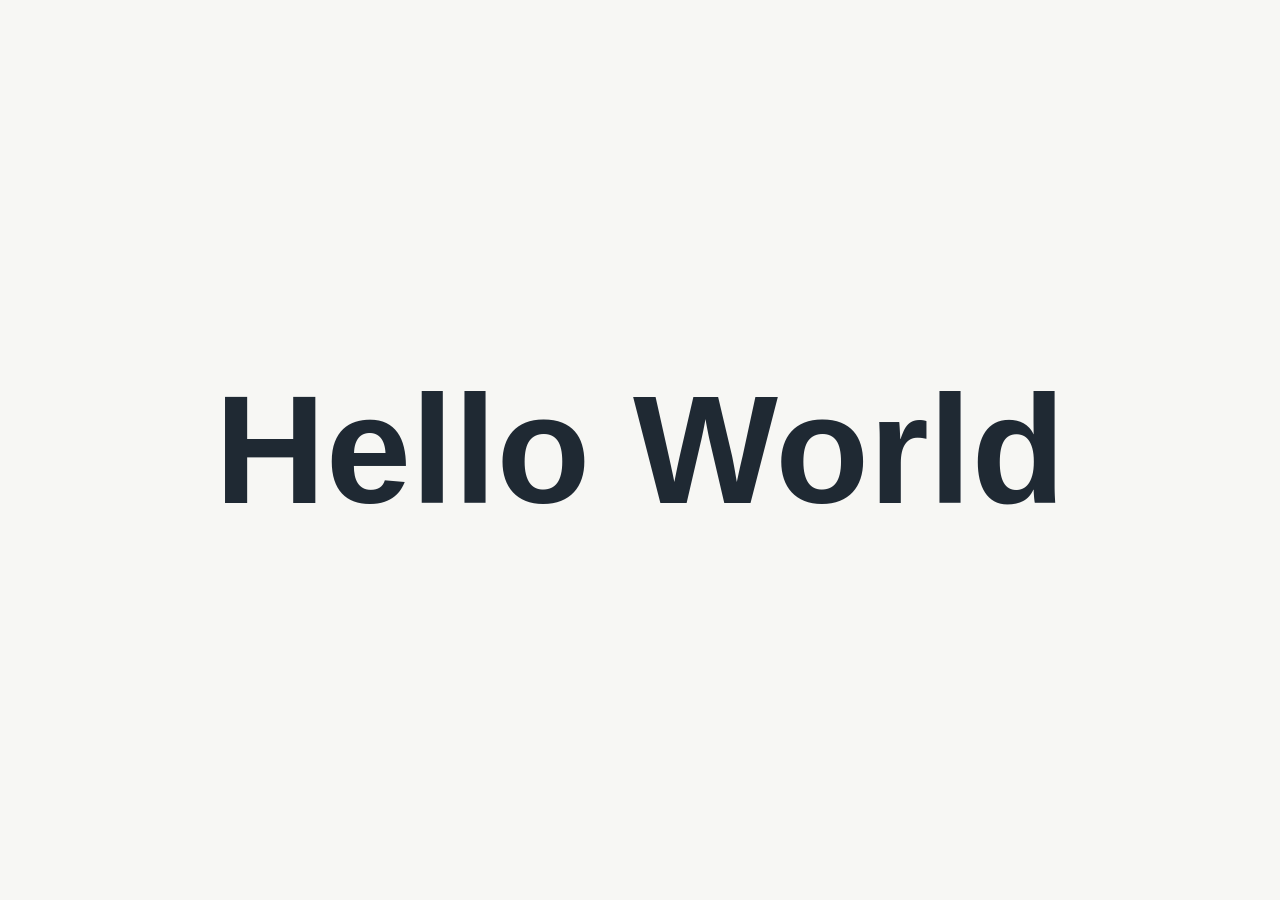
==== index.html @ 4fb48dfd "Add hello world page" ====
<!doctype html>
<html lang="en">
<head>
  <meta charset="utf-8">
  <meta name="viewport" content="width=device-width, initial-scale=1">
  <title>Hello World</title>
  <style>
    html,
    body {
      height: 100%;
      margin: 0;
    }

    body {
      display: grid;
      place-items: center;
      background: #f7f7f4;
      color: #1f2933;
      font-family: Arial, Helvetica, sans-serif;
    }

    h1 {
      margin: 0;
      font-size: clamp(56px, 12vw, 160px);
      font-weight: 800;
      text-align: center;
      letter-spacing: 0;
    }
  </style>
</head>
<body>
  <h1>Hello World</h1>
</body>
</html>
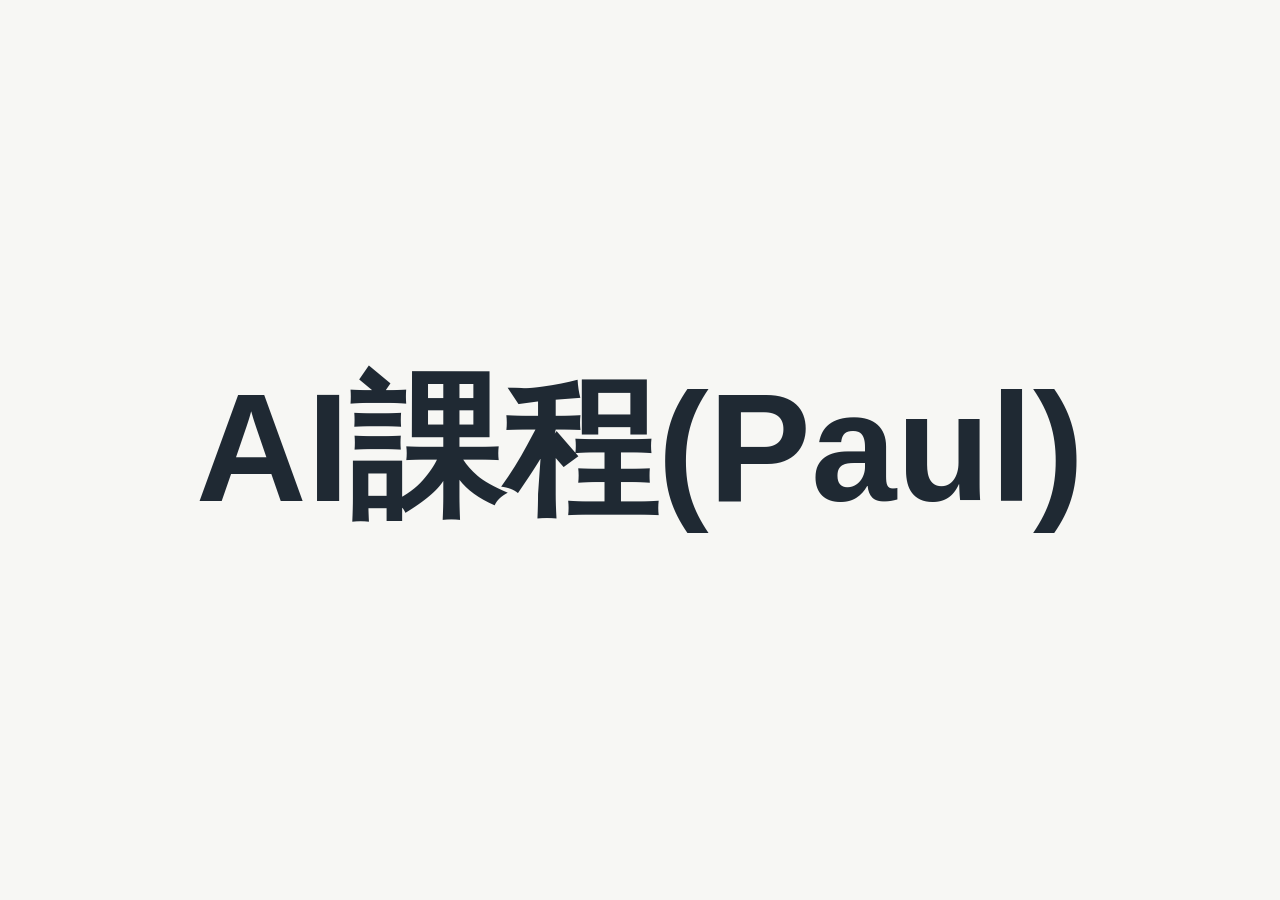
==== commit e21ba8e8: "Rename page for AI course" ====
--- a/index.html
+++ b/index.html
@@ -3,7 +3,7 @@
 <head>
   <meta charset="utf-8">
   <meta name="viewport" content="width=device-width, initial-scale=1">
-  <title>Hello World</title>
+  <title>AI課程(Paul)</title>
   <style>
     html,
     body {
@@ -29,6 +29,6 @@
   </style>
 </head>
 <body>
-  <h1>Hello World</h1>
+  <h1>AI課程(Paul)</h1>
 </body>
 </html>
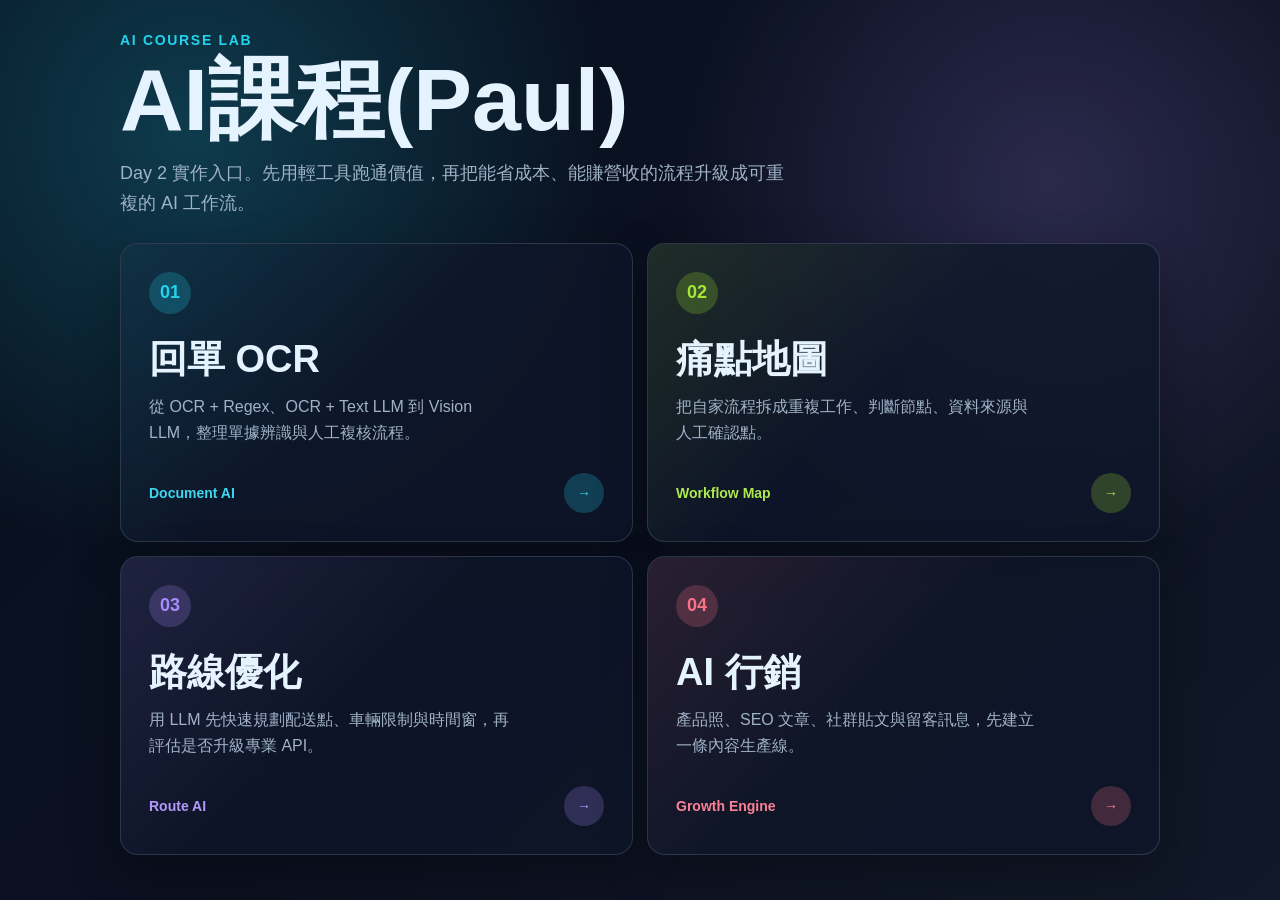
==== commit 3c15fbcf: "Add AI course practice grid" ====
--- a/index.html
+++ b/index.html
@@ -1,34 +1,275 @@
 <!doctype html>
-<html lang="en">
+<html lang="zh-Hant">
 <head>
   <meta charset="utf-8">
   <meta name="viewport" content="width=device-width, initial-scale=1">
   <title>AI課程(Paul)</title>
+  <link rel="icon" href="favicon.svg" type="image/svg+xml">
   <style>
+    :root {
+      color-scheme: dark;
+      --bg: #07111f;
+      --panel: rgba(15, 23, 42, 0.78);
+      --line: rgba(148, 163, 184, 0.24);
+      --text: #e5f3ff;
+      --muted: #9fb2c7;
+      --cyan: #22d3ee;
+      --lime: #a3e635;
+      --violet: #a78bfa;
+      --pink: #fb7185;
+    }
+
+    * {
+      box-sizing: border-box;
+    }
+
     html,
     body {
-      height: 100%;
+      min-height: 100%;
       margin: 0;
     }
 
     body {
       display: grid;
       place-items: center;
-      background: #f7f7f4;
-      color: #1f2933;
+      background:
+        radial-gradient(circle at 15% 15%, rgba(34, 211, 238, 0.22), transparent 32%),
+        radial-gradient(circle at 82% 20%, rgba(167, 139, 250, 0.2), transparent 30%),
+        linear-gradient(135deg, #07111f 0%, #0b1020 52%, #111827 100%);
+      color: var(--text);
       font-family: Arial, Helvetica, sans-serif;
+      padding: 32px 18px;
+    }
+
+    main {
+      width: min(1040px, 100%);
+    }
+
+    header {
+      margin-bottom: 24px;
+    }
+
+    .eyebrow {
+      margin: 0 0 10px;
+      color: var(--cyan);
+      font-size: 14px;
+      font-weight: 700;
+      letter-spacing: 0.12em;
+      text-transform: uppercase;
     }
 
     h1 {
       margin: 0;
-      font-size: clamp(56px, 12vw, 160px);
+      font-size: clamp(42px, 8vw, 88px);
+      line-height: 0.95;
+      letter-spacing: 0;
+    }
+
+    .subtitle {
+      max-width: 680px;
+      margin: 16px 0 0;
+      color: var(--muted);
+      font-size: 18px;
+      line-height: 1.7;
+    }
+
+    .board {
+      display: grid;
+      grid-template-columns: repeat(2, minmax(0, 1fr));
+      gap: 14px;
+    }
+
+    .tile {
+      position: relative;
+      min-height: 230px;
+      display: flex;
+      flex-direction: column;
+      justify-content: space-between;
+      overflow: hidden;
+      padding: 28px;
+      border: 1px solid var(--line);
+      border-radius: 18px;
+      background: var(--panel);
+      color: inherit;
+      text-decoration: none;
+      box-shadow: 0 18px 48px rgba(0, 0, 0, 0.28);
+      transform: translateY(0);
+      transition: transform 180ms ease, border-color 180ms ease, background 180ms ease, box-shadow 180ms ease;
+    }
+
+    .tile::before {
+      content: "";
+      position: absolute;
+      inset: -1px;
+      background: linear-gradient(135deg, var(--accent), transparent 46%);
+      opacity: 0.12;
+      transition: opacity 180ms ease;
+    }
+
+    .tile:hover,
+    .tile:focus-visible {
+      transform: translateY(-8px);
+      border-color: color-mix(in srgb, var(--accent), white 20%);
+      background: rgba(15, 23, 42, 0.94);
+      box-shadow: 0 28px 70px rgba(0, 0, 0, 0.38), 0 0 34px color-mix(in srgb, var(--accent), transparent 58%);
+      outline: none;
+    }
+
+    .tile:hover::before,
+    .tile:focus-visible::before {
+      opacity: 0.28;
+    }
+
+    .tile:nth-child(1) {
+      --accent: var(--cyan);
+    }
+
+    .tile:nth-child(2) {
+      --accent: var(--lime);
+    }
+
+    .tile:nth-child(3) {
+      --accent: var(--violet);
+    }
+
+    .tile:nth-child(4) {
+      --accent: var(--pink);
+    }
+
+    .tile-content,
+    .tile-footer {
+      position: relative;
+      z-index: 1;
+    }
+
+    .tile-number {
+      display: inline-grid;
+      width: 42px;
+      height: 42px;
+      place-items: center;
+      margin-bottom: 24px;
+      border-radius: 50%;
+      background: color-mix(in srgb, var(--accent), transparent 78%);
+      color: var(--accent);
+      font-size: 18px;
       font-weight: 800;
-      text-align: center;
+    }
+
+    h2 {
+      margin: 0;
+      font-size: clamp(25px, 3vw, 38px);
+      line-height: 1.12;
       letter-spacing: 0;
+    }
+
+    .tile p {
+      max-width: 360px;
+      margin: 14px 0 0;
+      color: var(--muted);
+      font-size: 16px;
+      line-height: 1.58;
+    }
+
+    .tile-footer {
+      display: flex;
+      align-items: center;
+      justify-content: space-between;
+      gap: 18px;
+      margin-top: 28px;
+      color: color-mix(in srgb, var(--accent), white 12%);
+      font-size: 14px;
+      font-weight: 800;
+    }
+
+    .arrow {
+      display: grid;
+      width: 40px;
+      height: 40px;
+      place-items: center;
+      border-radius: 50%;
+      background: color-mix(in srgb, var(--accent), transparent 78%);
+      transition: transform 180ms ease, background 180ms ease;
+    }
+
+    .tile:hover .arrow,
+    .tile:focus-visible .arrow {
+      transform: translateX(4px);
+      background: color-mix(in srgb, var(--accent), transparent 58%);
+    }
+
+    @media (max-width: 720px) {
+      body {
+        place-items: start center;
+      }
+
+      .board {
+        grid-template-columns: 1fr;
+      }
+
+      .tile {
+        min-height: 210px;
+        padding: 24px;
+      }
     }
   </style>
 </head>
 <body>
-  <h1>AI課程(Paul)</h1>
+  <main>
+    <header>
+      <p class="eyebrow">AI Course Lab</p>
+      <h1>AI課程(Paul)</h1>
+      <p class="subtitle">Day 2 實作入口。先用輕工具跑通價值，再把能省成本、能賺營收的流程升級成可重複的 AI 工作流。</p>
+    </header>
+
+    <nav class="board" aria-label="AI course practice pages">
+      <a class="tile" href="ocr.html">
+        <div class="tile-content">
+          <span class="tile-number">01</span>
+          <h2>回單 OCR</h2>
+          <p>從 OCR + Regex、OCR + Text LLM 到 Vision LLM，整理單據辨識與人工複核流程。</p>
+        </div>
+        <div class="tile-footer">
+          <span>Document AI</span>
+          <span class="arrow">→</span>
+        </div>
+      </a>
+
+      <a class="tile" href="pain-map.html">
+        <div class="tile-content">
+          <span class="tile-number">02</span>
+          <h2>痛點地圖</h2>
+          <p>把自家流程拆成重複工作、判斷節點、資料來源與人工確認點。</p>
+        </div>
+        <div class="tile-footer">
+          <span>Workflow Map</span>
+          <span class="arrow">→</span>
+        </div>
+      </a>
+
+      <a class="tile" href="route.html">
+        <div class="tile-content">
+          <span class="tile-number">03</span>
+          <h2>路線優化</h2>
+          <p>用 LLM 先快速規劃配送點、車輛限制與時間窗，再評估是否升級專業 API。</p>
+        </div>
+        <div class="tile-footer">
+          <span>Route AI</span>
+          <span class="arrow">→</span>
+        </div>
+      </a>
+
+      <a class="tile" href="marketing.html">
+        <div class="tile-content">
+          <span class="tile-number">04</span>
+          <h2>AI 行銷</h2>
+          <p>產品照、SEO 文章、社群貼文與留客訊息，先建立一條內容生產線。</p>
+        </div>
+        <div class="tile-footer">
+          <span>Growth Engine</span>
+          <span class="arrow">→</span>
+        </div>
+      </a>
+    </nav>
+  </main>
 </body>
 </html>
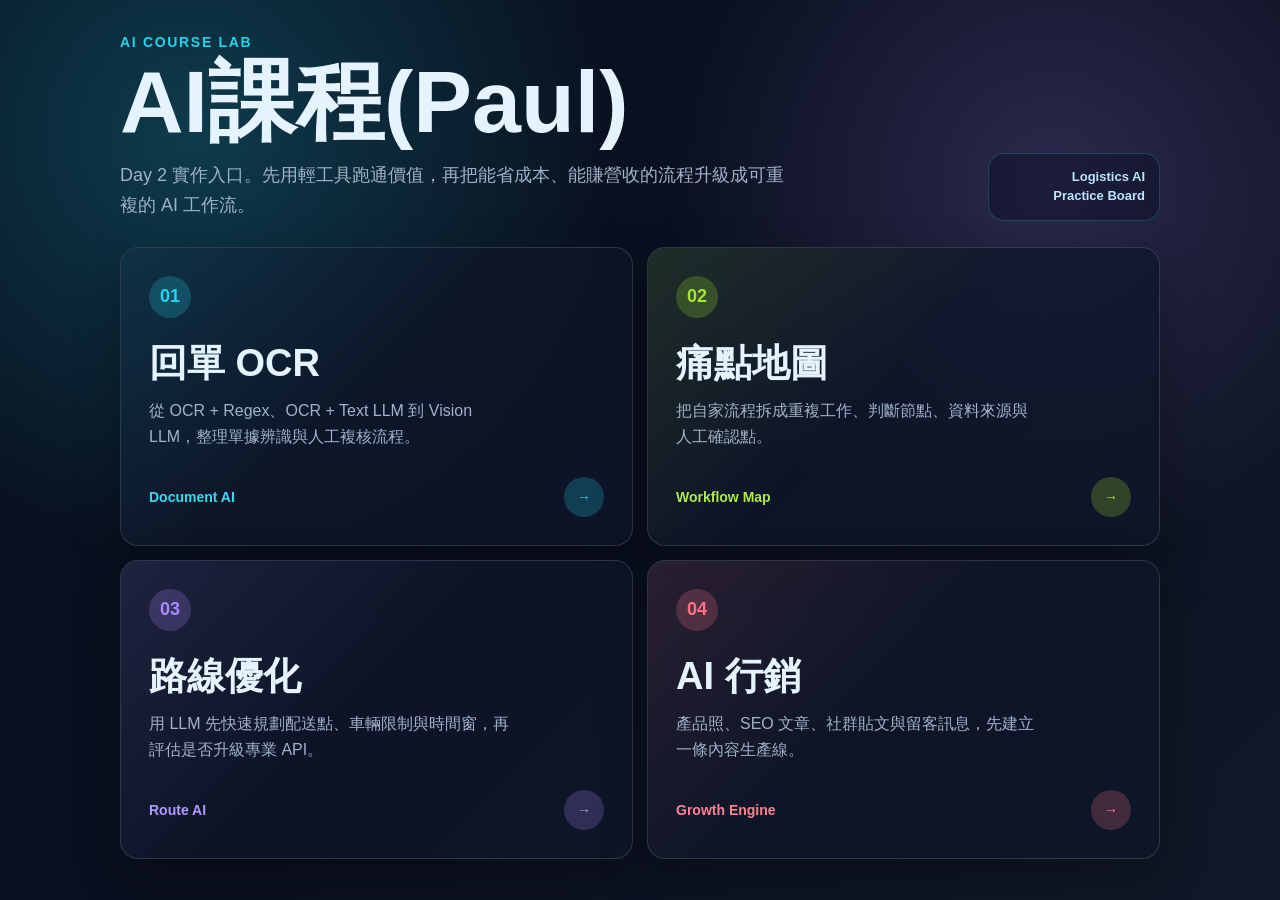
==== commit c181ea4c: "Polish mobile course interface" ====
--- a/index.html
+++ b/index.html
@@ -38,7 +38,7 @@
         linear-gradient(135deg, #07111f 0%, #0b1020 52%, #111827 100%);
       color: var(--text);
       font-family: Arial, Helvetica, sans-serif;
-      padding: 32px 18px;
+      padding: 34px 18px;
     }
 
     main {
@@ -46,7 +46,11 @@
     }
 
     header {
-      margin-bottom: 24px;
+      display: flex;
+      align-items: end;
+      justify-content: space-between;
+      gap: 26px;
+      margin-bottom: 26px;
     }
 
     .eyebrow {
@@ -71,6 +75,20 @@
       color: var(--muted);
       font-size: 18px;
       line-height: 1.7;
+    }
+
+    .status {
+      flex: 0 0 auto;
+      width: 172px;
+      padding: 14px;
+      border: 1px solid rgba(34, 211, 238, 0.24);
+      border-radius: 16px;
+      background: rgba(2, 6, 23, 0.32);
+      color: #bae6fd;
+      font-size: 13px;
+      font-weight: 800;
+      line-height: 1.45;
+      text-align: right;
     }
 
     .board {
@@ -95,6 +113,7 @@
       box-shadow: 0 18px 48px rgba(0, 0, 0, 0.28);
       transform: translateY(0);
       transition: transform 180ms ease, border-color 180ms ease, background 180ms ease, box-shadow 180ms ease;
+      -webkit-tap-highlight-color: transparent;
     }
 
     .tile::before {
@@ -200,15 +219,99 @@
     @media (max-width: 720px) {
       body {
         place-items: start center;
+        padding: 22px 14px;
+      }
+
+      header {
+        display: block;
+        margin-bottom: 18px;
+      }
+
+      .eyebrow {
+        margin-bottom: 8px;
+        font-size: 12px;
+      }
+
+      h1 {
+        font-size: 44px;
+      }
+
+      .subtitle {
+        margin-top: 12px;
+        font-size: 15px;
+        line-height: 1.58;
+      }
+
+      .status {
+        width: 100%;
+        margin-top: 14px;
+        padding: 11px 12px;
+        text-align: left;
+        font-size: 12px;
       }
 
       .board {
-        grid-template-columns: 1fr;
+        grid-template-columns: repeat(2, minmax(0, 1fr));
+        gap: 10px;
       }
 
       .tile {
-        min-height: 210px;
-        padding: 24px;
+        min-height: 178px;
+        padding: 15px;
+        border-radius: 16px;
+        box-shadow: 0 14px 34px rgba(0, 0, 0, 0.24);
+      }
+
+      .tile:hover,
+      .tile:focus-visible {
+        transform: translateY(-4px);
+      }
+
+      .tile-number {
+        width: 32px;
+        height: 32px;
+        margin-bottom: 14px;
+        font-size: 14px;
+      }
+
+      h2 {
+        font-size: 22px;
+      }
+
+      .tile p {
+        margin-top: 8px;
+        font-size: 13px;
+        line-height: 1.42;
+      }
+
+      .tile-footer {
+        margin-top: 14px;
+        gap: 10px;
+        font-size: 11px;
+      }
+
+      .arrow {
+        width: 30px;
+        height: 30px;
+      }
+    }
+
+    @media (max-width: 360px) {
+      .tile {
+        min-height: 164px;
+        padding: 13px;
+      }
+
+      h1 {
+        font-size: 39px;
+      }
+
+      h2 {
+        font-size: 20px;
+      }
+
+      .tile p {
+        font-size: 12px;
       }
     }
   </style>
@@ -216,9 +319,12 @@
 <body>
   <main>
     <header>
-      <p class="eyebrow">AI Course Lab</p>
-      <h1>AI課程(Paul)</h1>
-      <p class="subtitle">Day 2 實作入口。先用輕工具跑通價值，再把能省成本、能賺營收的流程升級成可重複的 AI 工作流。</p>
+      <div>
+        <p class="eyebrow">AI Course Lab</p>
+        <h1>AI課程(Paul)</h1>
+        <p class="subtitle">Day 2 實作入口。先用輕工具跑通價值，再把能省成本、能賺營收的流程升級成可重複的 AI 工作流。</p>
+      </div>
+      <div class="status">Logistics AI<br>Practice Board</div>
     </header>
 
     <nav class="board" aria-label="AI course practice pages">
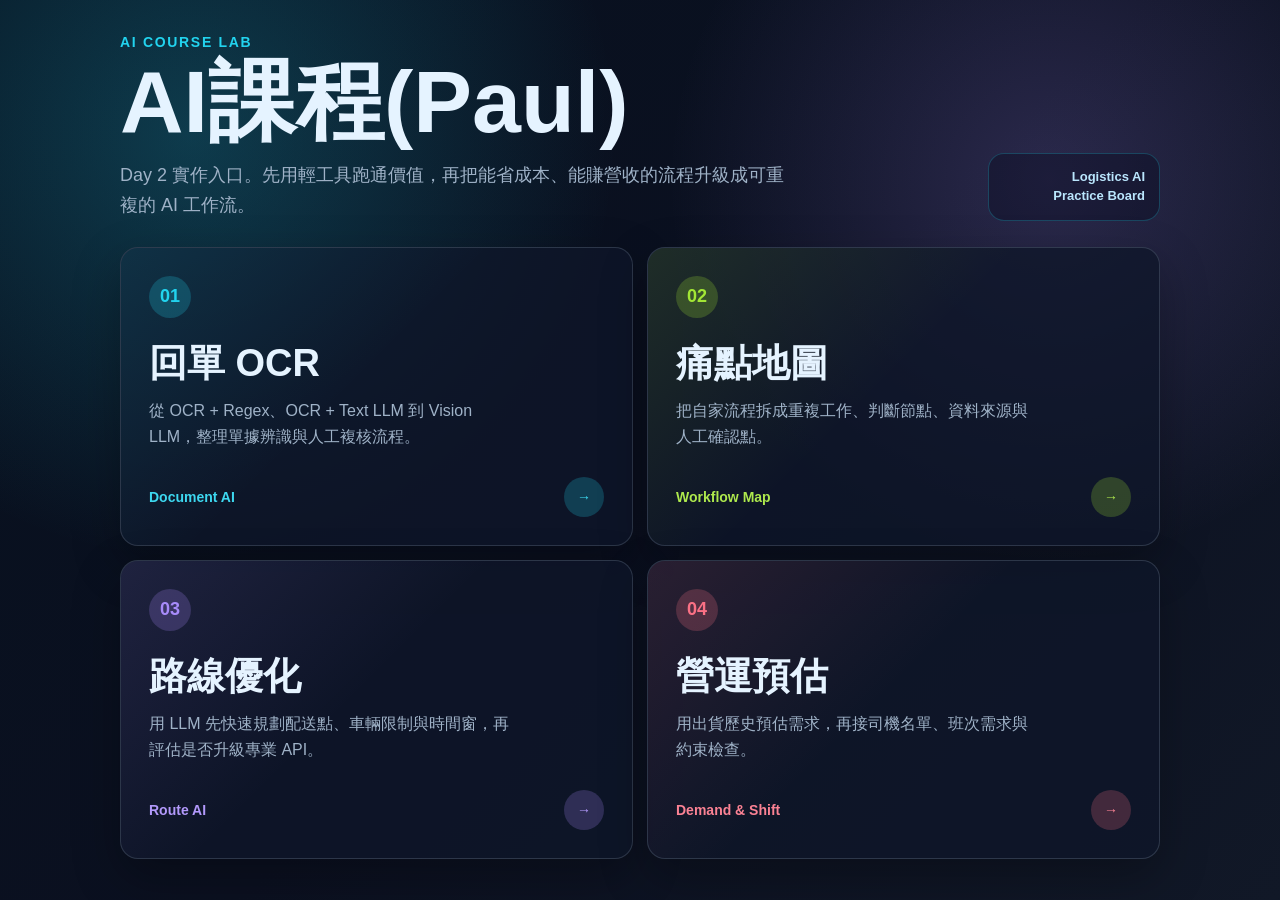
==== commit f064564b: "Align demos with course data" ====
--- a/index.html
+++ b/index.html
@@ -367,11 +367,11 @@
       <a class="tile" href="marketing.html">
         <div class="tile-content">
           <span class="tile-number">04</span>
-          <h2>AI 行銷</h2>
-          <p>產品照、SEO 文章、社群貼文與留客訊息，先建立一條內容生產線。</p>
+          <h2>營運預估</h2>
+          <p>用出貨歷史預估需求，再接司機名單、班次需求與約束檢查。</p>
         </div>
         <div class="tile-footer">
-          <span>Growth Engine</span>
+          <span>Demand & Shift</span>
           <span class="arrow">→</span>
         </div>
       </a>
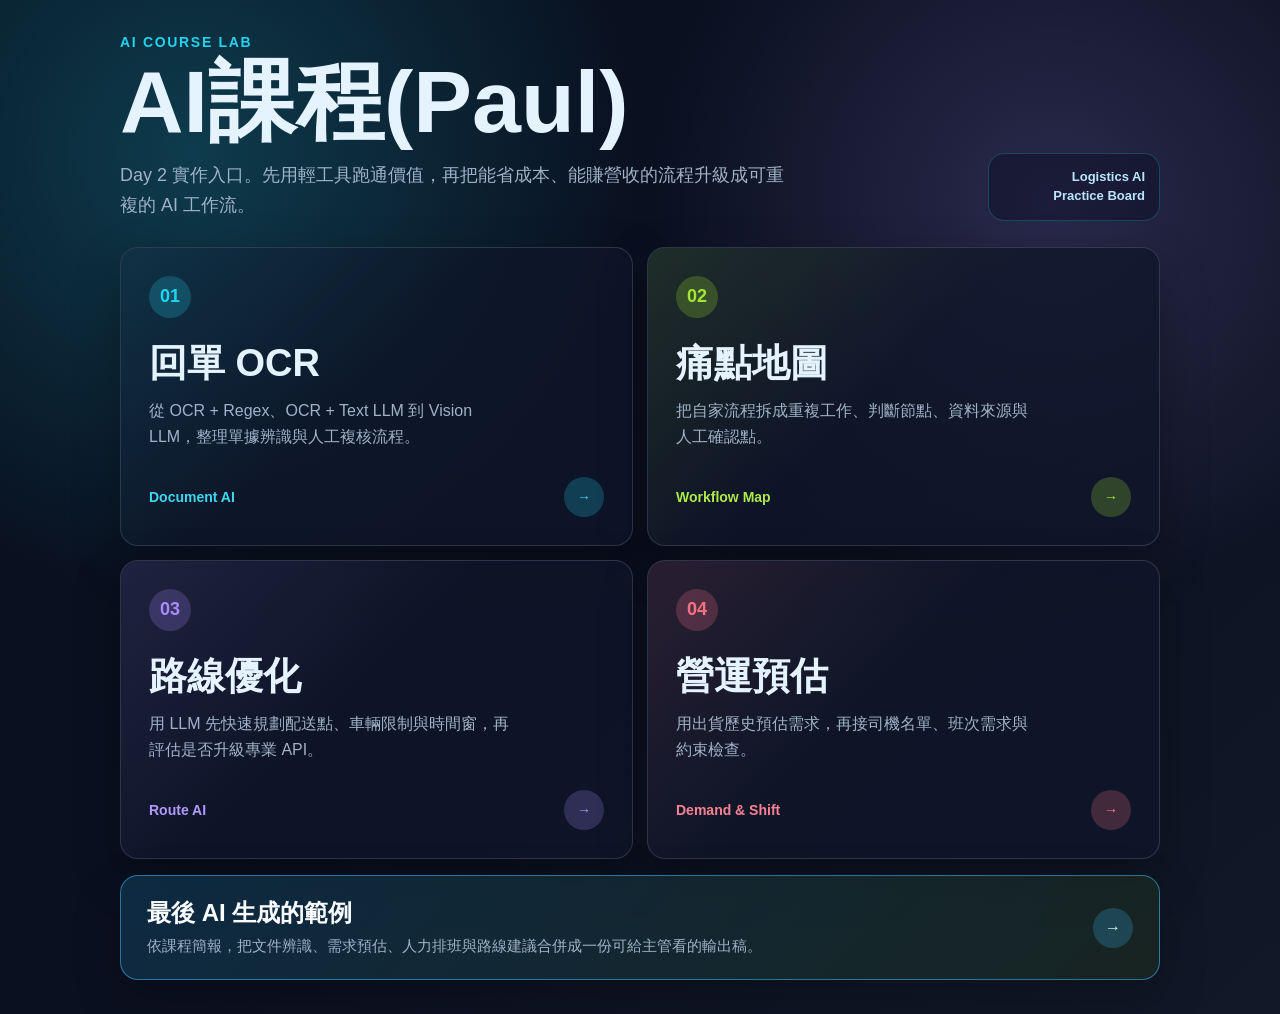
==== commit e7ce7303: "Add final AI generated example page" ====
--- a/index.html
+++ b/index.html
@@ -216,6 +216,50 @@
       background: color-mix(in srgb, var(--accent), transparent 58%);
     }
 
+    .final-link {
+      --accent: #38bdf8;
+      position: relative;
+      display: flex;
+      align-items: center;
+      justify-content: space-between;
+      gap: 18px;
+      overflow: hidden;
+      margin-top: 16px;
+      padding: 22px 26px;
+      border: 1px solid color-mix(in srgb, var(--accent), transparent 46%);
+      border-radius: 18px;
+      background:
+        linear-gradient(135deg, rgba(56, 189, 248, 0.18), rgba(163, 230, 53, 0.1)),
+        rgba(2, 6, 23, 0.48);
+      color: inherit;
+      text-decoration: none;
+      box-shadow: 0 18px 48px rgba(0, 0, 0, 0.22);
+      transition: transform 180ms ease, border-color 180ms ease, filter 180ms ease;
+    }
+
+    .final-link:hover,
+    .final-link:focus-visible {
+      transform: translateY(-6px);
+      border-color: var(--accent);
+      filter: brightness(1.08);
+      outline: none;
+    }
+
+    .final-copy strong {
+      display: block;
+      color: #f8fbff;
+      font-size: 24px;
+      line-height: 1.25;
+    }
+
+    .final-copy span {
+      display: block;
+      margin-top: 6px;
+      color: var(--muted);
+      font-size: 15px;
+      line-height: 1.55;
+    }
+
     @media (max-width: 720px) {
       body {
         place-items: start center;
@@ -293,6 +337,19 @@
       .arrow {
         width: 30px;
         height: 30px;
+      }
+
+      .final-link {
+        align-items: flex-start;
+        padding: 16px;
+      }
+
+      .final-copy strong {
+        font-size: 19px;
+      }
+
+      .final-copy span {
+        font-size: 13px;
       }
     }
 
@@ -376,6 +433,14 @@
         </div>
       </a>
     </nav>
+
+    <a class="final-link" href="final-ai.html">
+      <span class="final-copy">
+        <strong>最後 AI 生成的範例</strong>
+        <span>依課程簡報，把文件辨識、需求預估、人力排班與路線建議合併成一份可給主管看的輸出稿。</span>
+      </span>
+      <span class="arrow">→</span>
+    </a>
   </main>
 </body>
 </html>
